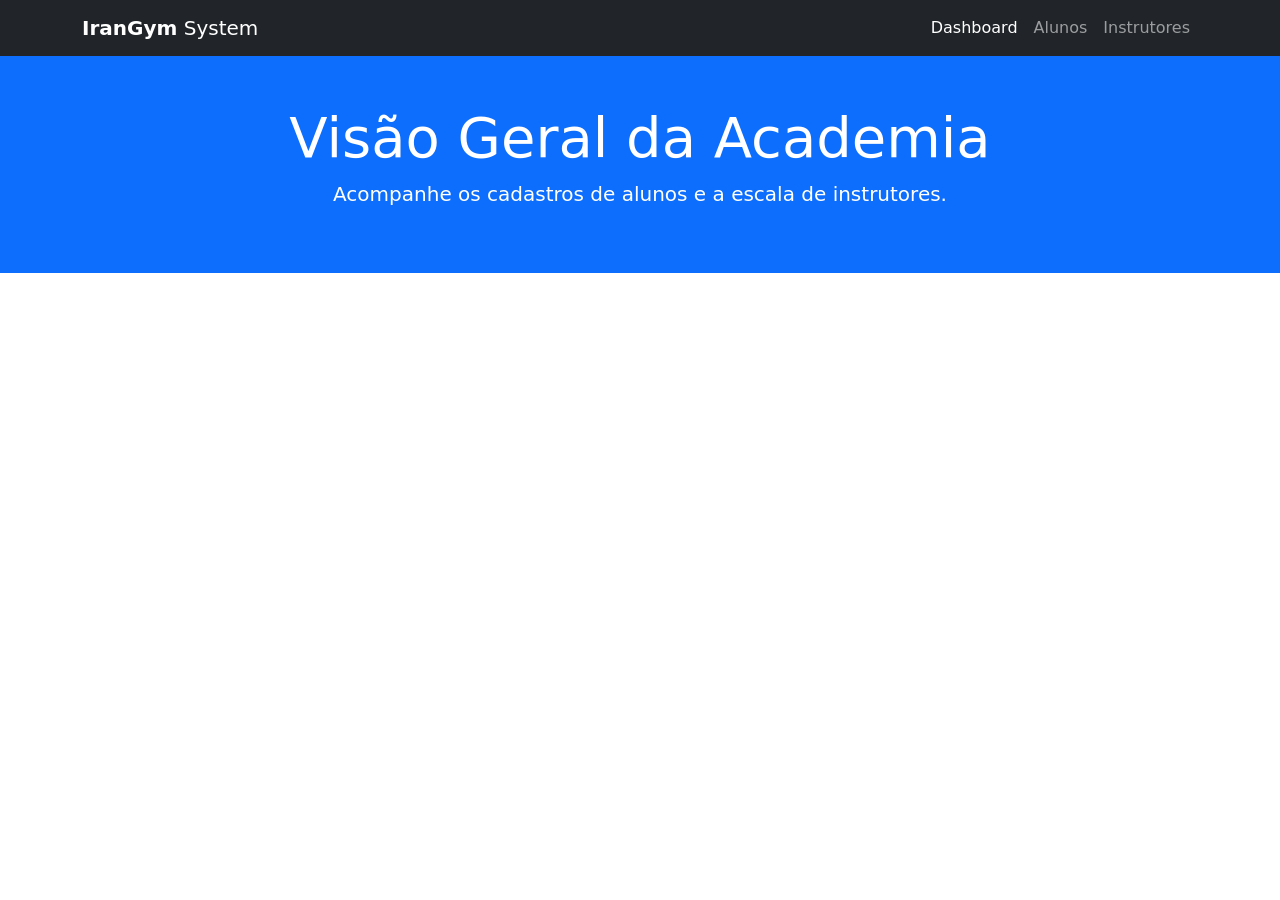
==== index.html @ 0faad520 "Adiciona Navbar e Banner na pagina inicial" ====
<!DOCTYPE html>
<html lang="pt-BR">
<head>
    <meta charset="UTF-8">
    <meta name="viewport" content="width=device-width, initial-scale=1.0">
    <title>Dashboard - Sistema de Academia</title>
    <!-- Bootstrap CSS -->
    <link href="https://cdn.jsdelivr.net/npm/bootstrap@5.3.3/dist/css/bootstrap.min.css" rel="stylesheet">
    <!-- CSS Customizado -->
    <link rel="stylesheet" href="css/style.css">
</head>
<body>

    <!-- Menu de Navegação -->
    <nav class="navbar navbar-expand-lg navbar-dark bg-dark">
        <div class="container">
            <a class="navbar-brand" href="index.html"><strong>IranGym</strong> System</a>
            <button class="navbar-toggler" type="button" data-bs-toggle="collapse" data-bs-target="#navbarNav">
                <span class="navbar-toggler-icon"></span>
            </button>
            <div class="collapse navbar-collapse" id="navbarNav">
                <ul class="navbar-nav ms-auto">
                    <li class="nav-item">
                        <a class="nav-link active" href="index.html">Dashboard</a>
                    </li>
                    <li class="nav-item">
                        <a class="nav-link" href="listar_alunos.html">Alunos</a>
                    </li>
                    <li class="nav-item">
                        <a class="nav-link" href="listar_instrutores.html">Instrutores</a>
                    </li>
                </ul>
            </div>
        </div>
    </nav>

    <!-- Banner / Área de destaque -->
    <header class="bg-primary text-white text-center py-5">
        <div class="container">
            <h1 class="display-4">Visão Geral da Academia</h1>
            <p class="lead">Acompanhe os cadastros de alunos e a escala de instrutores.</p>
        </div>
    </header>

    <!-- Área onde vão entrar os Cards Informativos -->
    <main class="container my-5" id="cards-area">
        <!-- Os cards entrarão aqui no próximo passo -->
    </main>

    <!-- Bootstrap JS -->
    <script src="https://cdn.jsdelivr.net/npm/bootstrap@5.3.3/dist/js/bootstrap.bundle.min.js"></script>
    <!-- JS Customizado -->
    <script src="js/script.js"></script>
</body>
</html>
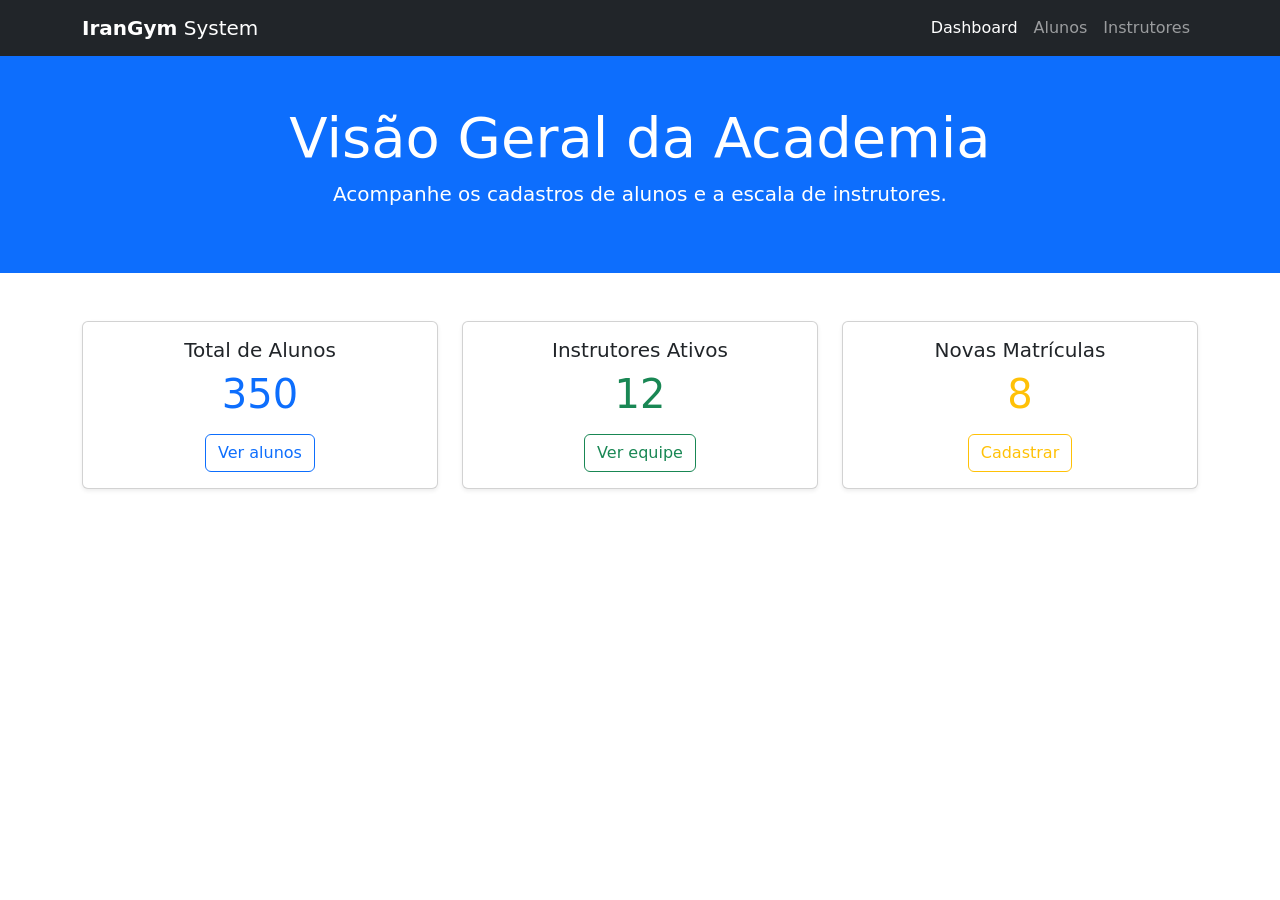
==== commit 6b2f140e: "Finaliza a pagina inicial com os cards informativos" ====
--- a/index.html
+++ b/index.html
@@ -43,8 +43,40 @@
     </header>
 
     <!-- Área onde vão entrar os Cards Informativos -->
-    <main class="container my-5" id="cards-area">
-        <!-- Os cards entrarão aqui no próximo passo -->
+<!-- Área de Cards Informativos -->
+    <main class="container my-5">
+        <div class="row text-center">
+            <!-- Card 1 -->
+            <div class="col-md-4 mb-4">
+                <div class="card shadow-sm h-100">
+                    <div class="card-body">
+                        <h5 class="card-title">Total de Alunos</h5>
+                        <p class="card-text display-6 text-primary">350</p>
+                        <a href="listar_alunos.html" class="btn btn-outline-primary">Ver alunos</a>
+                    </div>
+                </div>
+            </div>
+            <!-- Card 2 -->
+            <div class="col-md-4 mb-4">
+                <div class="card shadow-sm h-100">
+                    <div class="card-body">
+                        <h5 class="card-title">Instrutores Ativos</h5>
+                        <p class="card-text display-6 text-success">12</p>
+                        <a href="listar_instrutores.html" class="btn btn-outline-success">Ver equipe</a>
+                    </div>
+                </div>
+            </div>
+            <!-- Card 3 -->
+            <div class="col-md-4 mb-4">
+                <div class="card shadow-sm h-100">
+                    <div class="card-body">
+                        <h5 class="card-title">Novas Matrículas</h5>
+                        <p class="card-text display-6 text-warning">8</p>
+                        <a href="cadastrar_aluno.html" class="btn btn-outline-warning">Cadastrar</a>
+                    </div>
+                </div>
+            </div>
+        </div>
     </main>
 
     <!-- Bootstrap JS -->
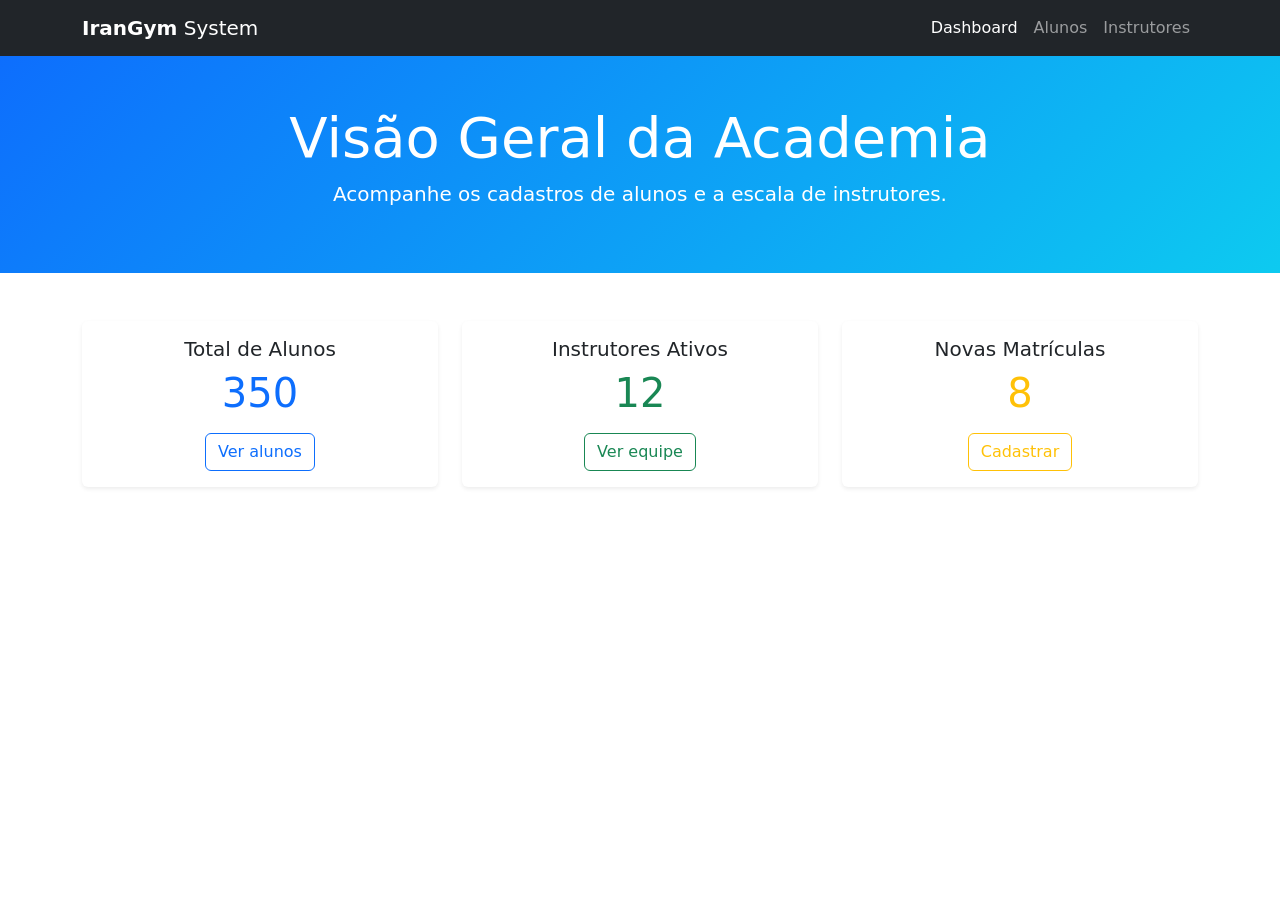
==== commit 59d51035: "Reorganiza a estrutura do projeto movendo os arquivos para a pasta assets" ====
--- a/index.html
+++ b/index.html
@@ -7,7 +7,7 @@
     <!-- Bootstrap CSS -->
     <link href="https://cdn.jsdelivr.net/npm/bootstrap@5.3.3/dist/css/bootstrap.min.css" rel="stylesheet">
     <!-- CSS Customizado -->
-    <link rel="stylesheet" href="css/style.css">
+    <link rel="stylesheet" href="assets/css/style.css">
 </head>
 <body>
 
@@ -82,6 +82,6 @@
     <!-- Bootstrap JS -->
     <script src="https://cdn.jsdelivr.net/npm/bootstrap@5.3.3/dist/js/bootstrap.bundle.min.js"></script>
     <!-- JS Customizado -->
-    <script src="js/script.js"></script>
+   <script src="assets/js/script.js"></script>
 </body>
 </html>
--- a/assets/css/style.css
+++ b/assets/css/style.css
@@ -0,0 +1,22 @@
+
+header.bg-primary {
+    background: linear-gradient(135deg, #0d6efd, #0dcaf0) !important;
+}
+
+.card {
+    transition: transform 0.3s ease, box-shadow 0.3s ease;
+    border: none;
+}
+
+.card:hover {
+    transform: translateY(-5px);
+    box-shadow: 0 10px 20px rgba(0,0,0,0.15) !important;
+}
+
+.table-dark th {
+    background-color: #212529;
+    color: #fff;
+    text-transform: uppercase;
+    font-size: 0.9rem;
+    letter-spacing: 0.05rem;
+}
